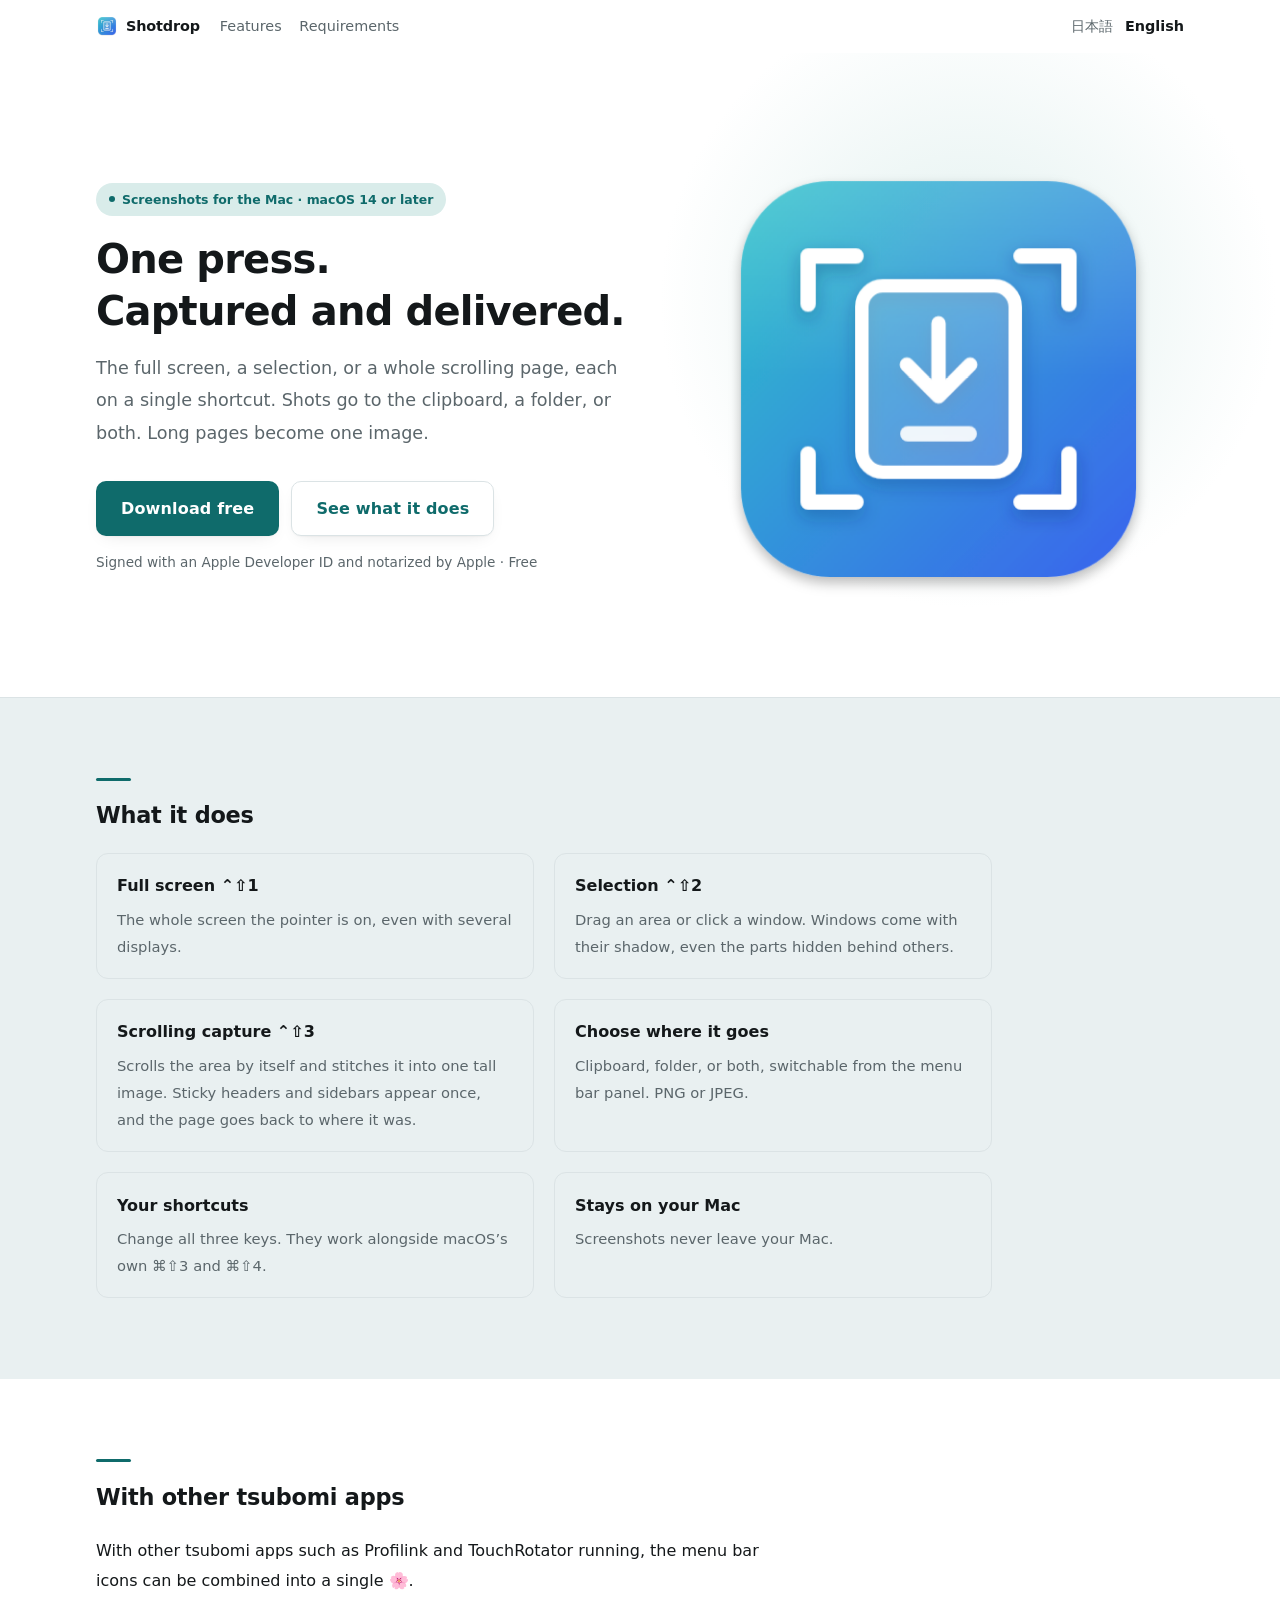
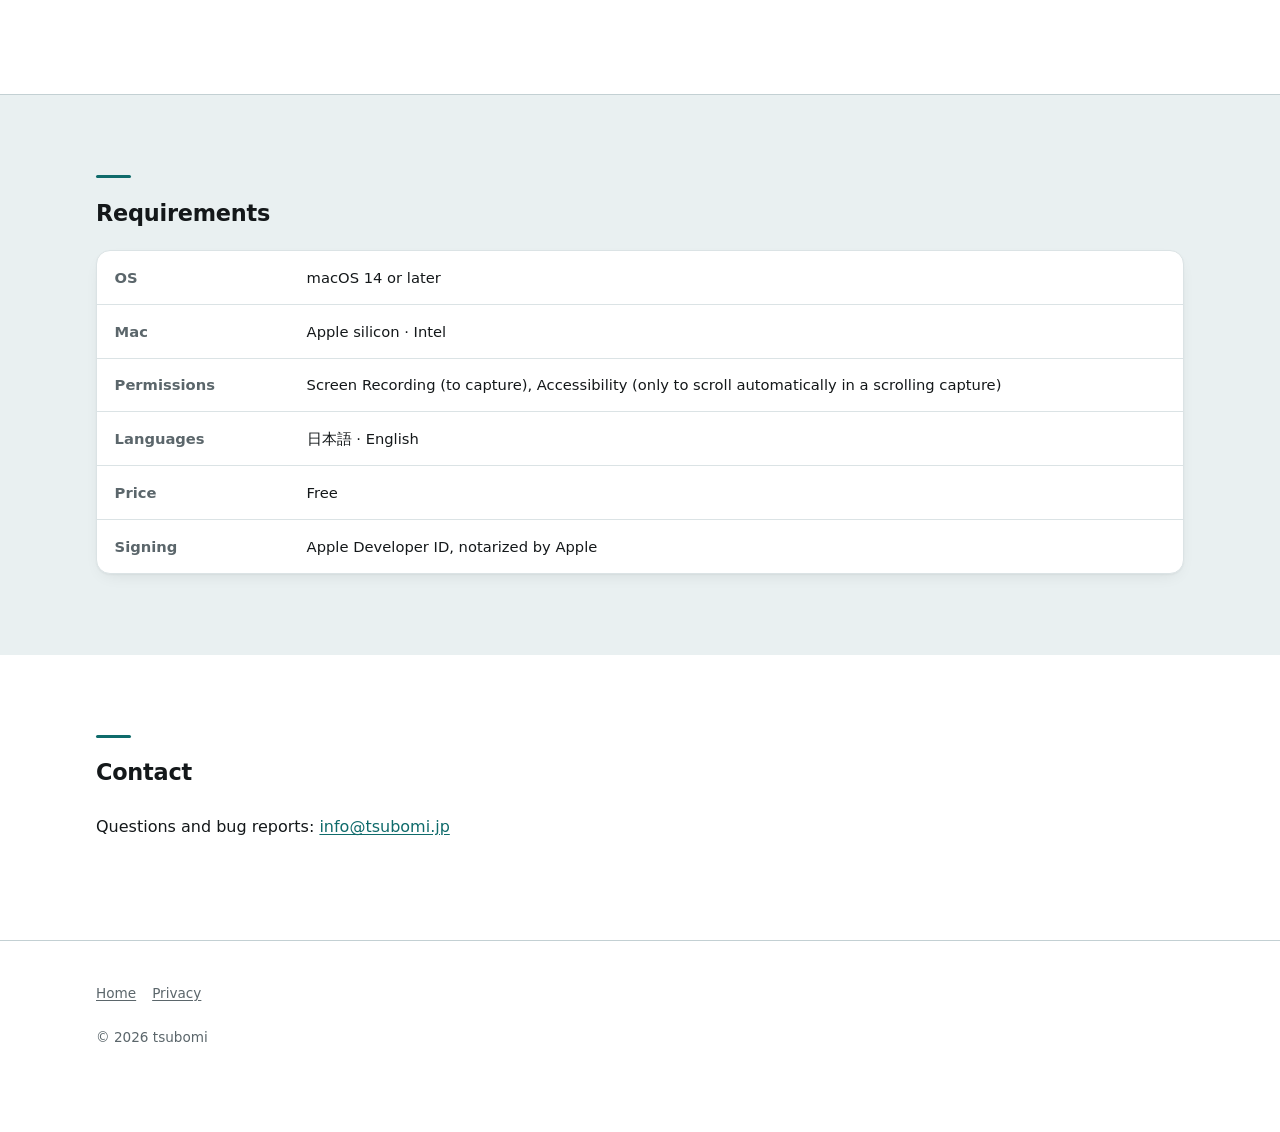
==== docs/en/index.html @ 03cbbf52 "サイトを更新する" ====
<!DOCTYPE html>
<html lang="en">
<head>
<meta charset="utf-8">
<meta name="viewport" content="width=device-width, initial-scale=1">
<title>Shotdrop &mdash; Screenshots for the Mac</title>
<meta name="description" content="The full screen, a selection, or a whole scrolling page, each on a single shortcut. Shots go to the clipboard, a folder, or both. Long pages become one image.">
<meta property="og:type" content="website">
<meta property="og:url" content="https://shotdrop.tsubomi.jp/en/">
<meta property="og:title" content="Shotdrop — Screenshots for the Mac">
<meta property="og:description" content="The full screen, a selection, or a whole scrolling page, each on a single shortcut. Shots go to the clipboard, a folder, or both. Long pages become one image.">
<meta property="og:image" content="https://shotdrop.tsubomi.jp/appicon.png">
<link rel="alternate" hreflang="ja" href="https://shotdrop.tsubomi.jp/">
<link rel="stylesheet" href="../style.css">
<link rel="icon" href="../appicon.png">
</head>
<body>
<header class="top"><div class="wrap">
  <a class="brand" href="index.html"><img src="../appicon.png" alt="" width="22" height="22">Shotdrop</a>
  <nav class="links"><a href="#features">Features</a><a href="#specs">Requirements</a></nav>
  <nav class="langs"><a href="../index.html">日本語</a><a href="../en/index.html" aria-current="true">English</a></nav>
</div></header>

<div class="hero"><div class="wrap">
  <div>
    <p class="eyebrow"><i></i>Screenshots for the Mac &middot; macOS 14 or later</p>
    <h1>One press.<br>Captured and delivered.</h1>
    <p class="tagline">The full screen, a selection, or a whole scrolling page, each on a single shortcut. Shots go to the clipboard, a folder, or both. Long pages become one image.</p>
    <div class="cta">
      <a class="button" href="https://github.com/tsubomi-devs/shotdrop-releases/releases/latest">Download free</a>
      <a class="button ghost" href="#features">See what it does</a>
    </div>
    <p class="note">Signed with an Apple Developer ID and notarized by Apple &middot; Free</p>
  </div>
  <figure class="shot-figure">
    <img class="shot" src="../appicon.png" alt="Shotdrop" width="256" height="256">
  </figure>
</div></div>

<section id="features"><div class="wrap">
  <h2>What it does</h2>
  <div class="features">
    <div class="feature reveal">
      <h3>Full screen ⌃⇧1</h3>
      <p>The whole screen the pointer is on, even with several displays.</p>
    </div>
    <div class="feature reveal">
      <h3>Selection ⌃⇧2</h3>
      <p>Drag an area or click a window. Windows come with their shadow, even the parts hidden behind others.</p>
    </div>
    <div class="feature reveal">
      <h3>Scrolling capture ⌃⇧3</h3>
      <p>Scrolls the area by itself and stitches it into one tall image. Sticky headers and sidebars appear once, and the page goes back to where it was.</p>
    </div>
    <div class="feature reveal">
      <h3>Choose where it goes</h3>
      <p>Clipboard, folder, or both, switchable from the menu bar panel. PNG or JPEG.</p>
    </div>
    <div class="feature reveal">
      <h3>Your shortcuts</h3>
      <p>Change all three keys. They work alongside macOS’s own ⌘⇧3 and ⌘⇧4.</p>
    </div>
    <div class="feature reveal">
      <h3>Stays on your Mac</h3>
      <p>Screenshots never leave your Mac.</p>
    </div>
  </div>
</div></section>

<section><div class="wrap">
  <h2>With other tsubomi apps</h2>
  <p>With other tsubomi apps such as Profilink and TouchRotator running, the menu bar icons can be combined into a single 🌸.</p>
</div></section>

<section id="specs"><div class="wrap">
  <h2>Requirements</h2>
  <div class="scroller reveal"><table>
    <tr><th>OS</th><td>macOS 14 or later</td></tr>
    <tr><th>Mac</th><td>Apple silicon &middot; Intel</td></tr>
    <tr><th>Permissions</th><td>Screen Recording (to capture), Accessibility (only to scroll automatically in a scrolling capture)</td></tr>
    <tr><th>Languages</th><td>日本語 &middot; English</td></tr>
    <tr><th>Price</th><td>Free</td></tr>
    <tr><th>Signing</th><td>Apple Developer ID, notarized by Apple</td></tr>
  </table></div>
</div></section>

<section><div class="wrap">
  <h2>Contact</h2>
  <p>Questions and bug reports: <a href="mailto:info@tsubomi.jp">info@tsubomi.jp</a></p>
</div></section>

<footer><div class="wrap">
  <nav><a href="index.html">Home</a><a href="privacy.html">Privacy</a></nav>
  <p>&copy; 2026 tsubomi</p>
</div></footer>
<script src="../motion.js" defer></script>
</body>
</html>
---- docs/style.css ----
/* One stylesheet for every page and every language. */
:root {
  --ground: #ffffff;
  /* The band behind every other section. Biased towards the accent and dark
     enough to see: at #f5f7f8 the alternating sections were indistinguishable
     from the white ones, so the page read as one unbroken sheet. */
  --panel: #e9f0f1;
  --ink: #14181a;
  --muted: #5b666b;
  --rule: #dbe3e5;
  /* For the lines that have to carry a boundary on their own — between
     sections, and around a card that sits on the same colour as its ground. */
  --rule-strong: #c3d0d3;
  --accent: #0f6b6b;
  --accent-ink: #ffffff;
  --accent-soft: #d9ecea;
  --warn: #b23f3a;
  /* The wrong half of every before-and-after. Warm against the accent, so
     the problem and the fix are two colours rather than two glyphs. */
  --warn-soft: #fbe9e7;
  --glass: rgba(255, 255, 255, .72);
  /* On a Mac this is SF for the Latin letters and Hiragino for the
     Japanese, which is what every other app on the machine looks like. */
  --sans: -apple-system, BlinkMacSystemFont, "SF Pro Text", "Hiragino Sans",
          "Hiragino Kaku Gothic ProN", "Yu Gothic", "Noto Sans JP",
          "PingFang SC", "Microsoft YaHei", system-ui, sans-serif;
  --mono: ui-monospace, "SF Mono", Menlo, monospace;
  /* Two shadows on everything that lifts: a tight one for the edge, a wide
     soft one for the distance. One alone always looks like a sticker. */
  --shadow: 0 1px 2px rgba(16, 24, 26, .05), 0 14px 34px -10px rgba(16, 24, 26, .18);
  --shadow-soft: 0 1px 2px rgba(16, 24, 26, .04), 0 6px 18px -8px rgba(16, 24, 26, .12);
  /* Two widths: the page, and the longest a line of text is allowed to be.
     A wide screen should show more of the layout, not longer lines. */
  --page: 72rem;
  --measure: 44rem;
  --header: 3.6rem;
  /* Light only: the drawings, the screenshots and the palette were all
     built for one scheme, and half-lit versions of them looked worse than
     none. Declared so the browser's own controls follow. */
  color-scheme: light;
}

* { box-sizing: border-box; }
/* `display: inline-block` on .button otherwise wins over the browser's own
   [hidden] rule, and a button meant to be hidden shows anyway. */
[hidden] { display: none !important; }
html { scroll-behavior: smooth; }
body {
  margin: 0;
  background: var(--ground);
  color: var(--ink);
  font-family: var(--sans);
  font-size: 16px;
  line-height: 1.85;
  -webkit-font-smoothing: antialiased;
}
::selection { background: var(--accent-soft); color: var(--ink); }
:focus-visible {
  outline: 2px solid var(--accent);
  outline-offset: 3px;
  border-radius: 4px;
}
.wrap { max-width: var(--page); margin: 0 auto; padding: 0 2rem; }
@media (max-width: 40rem) { .wrap { padding: 0 1.25rem; } }

/* Paragraphs and lists stay readable however wide the window is; the
   figures, cards and tables are free to use the whole page. */
section > .wrap > p,
section > .wrap > ul,
section > .wrap > ol { max-width: var(--measure); }
/* The legal pages are one column of text; centred, they sit under the
   header rather than off to one side of a wide window. */
article { max-width: var(--measure); margin: 0 auto; }

/* Header — sticky and translucent, the way a toolbar behaves on this
   machine. The hairline and shadow only appear once the page has moved,
   so at rest the bar is not a line across an empty screen. */
.top {
  position: sticky; top: 0; z-index: 10;
  padding: .8rem 0;
  font-size: .9rem;
  background: var(--glass);
  -webkit-backdrop-filter: saturate(180%) blur(20px);
  backdrop-filter: saturate(180%) blur(20px);
  border-bottom: 1px solid transparent;
  transition: border-color .2s ease, box-shadow .2s ease;
}
.top.scrolled { border-bottom-color: var(--rule); box-shadow: 0 1px 12px rgba(16, 24, 26, .06); }
@supports not (backdrop-filter: blur(1px)) { .top { background: var(--ground); } }
.top .wrap { display: flex; align-items: center; gap: 1.25rem; flex-wrap: wrap; }
.brand {
  display: flex; align-items: center; gap: .5rem;
  font-weight: 700; text-decoration: none; color: var(--ink); letter-spacing: -.01em;
}
.brand img { width: 22px; height: 22px; border-radius: 5px; display: block; }
.links { display: flex; gap: 1.1rem; }
.links a {
  color: var(--muted); text-decoration: none;
  transition: color .15s ease;
}
.links a:hover { color: var(--ink); }
@media (max-width: 46rem) { .links { display: none; } }
.langs { margin-left: auto; display: flex; gap: .75rem; }
.langs a { color: var(--muted); text-decoration: none; transition: color .15s ease; }
.langs a:hover { color: var(--ink); }
.langs a[aria-current="true"] { color: var(--ink); font-weight: 700; }

/* Anchors land below the sticky bar rather than under it. */
section[id] { scroll-margin-top: calc(var(--header) + 1rem); }

/* Hero — two columns once there is room for them, so a desktop window is
   not one narrow ribbon of text down the middle. The wash behind it is one
   soft circle of the accent, the only decoration on the page. */
.hero {
  position: relative; overflow: hidden;
  padding: 4rem 0 3.5rem; border-bottom: 1px solid var(--rule);
}
.hero::before {
  content: ""; position: absolute; z-index: -1;
  top: -30%; right: -10%; width: 55rem; height: 55rem;
  background: radial-gradient(closest-side, var(--accent-soft), transparent 70%);
  opacity: .8; pointer-events: none;
}
.hero .wrap { display: grid; gap: 2.5rem; align-items: center; }
@media (min-width: 60rem) {
  .hero { padding: 5rem 0 4.5rem; }
  .hero .wrap { grid-template-columns: minmax(0, 1.1fr) minmax(0, 1fr); gap: 3.5rem; }
}
.eyebrow {
  display: inline-flex; align-items: center; gap: .45rem;
  margin: 0 0 1.1rem; padding: .3rem .8rem;
  background: var(--accent-soft); color: var(--accent);
  border-radius: 999px; font-size: .78rem; font-weight: 600;
}
.eyebrow i {
  width: 6px; height: 6px; border-radius: 50%; background: currentColor;
  animation: blink 2.4s ease-in-out infinite;
}
h1 {
  font-size: 2.25rem; line-height: 1.3; margin: 0 0 .9rem;
  font-weight: 700; letter-spacing: -.02em;
  text-wrap: balance;
  /* Japanese and Chinese break between any two characters. Left alone, a
     heading splits a word in half at exactly the wrong width. */
  line-break: strict; overflow-wrap: normal;
}
@media (min-width: 60rem) { h1 { font-size: 2.5rem; } }
.tagline { font-size: 1.1rem; color: var(--muted); margin: 0 0 2rem; max-width: 34rem; }
.cta { display: flex; gap: .75rem; flex-wrap: wrap; align-items: center; }
.button {
  display: inline-block; padding: .72rem 1.5rem; border-radius: 10px;
  background: var(--accent); color: var(--accent-ink);
  text-decoration: none; font-weight: 600; letter-spacing: .01em;
  border: 1px solid transparent; box-shadow: var(--shadow-soft);
  transition: transform .12s ease, box-shadow .12s ease, border-color .12s ease;
}
.button:hover { transform: translateY(-1px); box-shadow: var(--shadow); }
.button:active { transform: translateY(0); box-shadow: none; }
.button.ghost {
  background: var(--ground); color: var(--accent);
  border-color: var(--rule); box-shadow: var(--shadow-soft);
}
.button.ghost:hover { border-color: var(--accent); }
.note { color: var(--muted); font-size: .85rem; margin: .9rem 0 0; max-width: var(--measure); }

/* The screenshots are framed as windows — three lights and a title bar — so
   a picture of one pane reads as the app rather than as a cropped rectangle.
   Held to 460px: the captures are 590px wide and no more, and shown any
   larger a Retina screen stretches them and they go soft. */
.macwin {
  max-width: 460px; border-radius: 12px; overflow: hidden;
  background: var(--ground); border: 1px solid var(--rule);
  box-shadow: var(--shadow);
  transition: transform .3s ease, box-shadow .3s ease;
}
.macwin:hover { transform: translateY(-2px); }
.macwin-bar {
  display: flex; align-items: center; gap: 6px;
  padding: .5rem .7rem; border-bottom: 1px solid var(--rule);
  background: linear-gradient(180deg, var(--panel), var(--ground));
}
.macwin-bar i { width: 11px; height: 11px; border-radius: 50%; }
.macwin-bar i:nth-child(1) { background: #ff5f57; }
.macwin-bar i:nth-child(2) { background: #febc2e; }
.macwin-bar i:nth-child(3) { background: #28c840; }
.macwin-bar span { margin-left: .4rem; font-size: .72rem; font-weight: 600; color: var(--muted); }
img.shot { display: block; width: 100%; height: auto; margin: 0; }
/* アプリの画面写真は、撮った大きさ（pt）より大きく引き伸ばさない。写真は 3 倍の細かさで
   撮っているので、この上限までなら Retina の画面でもくっきり見える。 */
img.shot.menu-panel { max-width: 380px; border-radius: 26px; box-shadow: 0 18px 50px rgba(0,0,0,.18), 0 0 0 1px rgba(0,0,0,.06); }
.macwin.app { max-width: 440px; margin: 0 auto; }
.shot-figure { margin: 0; display: grid; justify-items: center; }
.shot-figure figcaption { max-width: 460px; margin-top: .9rem; font-size: .8rem; color: var(--muted); }
@media (max-width: 60rem) { .shot-figure { margin-top: 1rem; } }

/* Sections. Every other one sits on a band of colour, so where one topic
   ends and the next begins is visible from across the room rather than
   only on the hairline between them. */
section { padding: 3.5rem 0; border-bottom: 1px solid var(--rule-strong); }
@media (min-width: 60rem) { section { padding: 5rem 0; } }
/* Odd rather than even: the first section is the long one, and its four
   features need a band behind them for the cards to sit on. */
body > section:nth-of-type(odd) { background: var(--panel); border-bottom-color: transparent; }
/* A short accent rule over each heading — the mark that says a new section
   starts here. */
h2 {
  position: relative; padding-top: 1.1rem;
  font-size: 1.4rem; margin: 0 0 1rem; letter-spacing: -.01em; text-wrap: balance;
}
h2::before {
  content: ""; position: absolute; top: 0; left: 0;
  width: 2.2rem; height: 3px; border-radius: 2px; background: var(--accent);
}
/* The one line under a section heading. Short by design: everything else
   belongs to the feature it describes. */
.lede { margin: 0 0 2.5rem; color: var(--muted); font-size: 1rem; }
h3 { font-size: 1rem; margin: 2rem 0 .3rem; }
p { margin: 1.15rem 0; }
ul, ol { padding-left: 1.3rem; margin: .8rem 0; }
li { margin: .35rem 0; }
a { color: var(--accent); text-underline-offset: 2px; }
code { font-family: var(--mono); font-size: .88em; background: var(--panel); padding: .1em .35em; border-radius: 4px; }

.features { display: grid; gap: 1.25rem; grid-template-columns: repeat(auto-fit, minmax(15rem, 1fr)); }
/* Two by two rather than three and a gap. */
@media (min-width: 56rem) { .features { grid-template-columns: 1fr 1fr; max-width: 56rem; } }
/* Tinted, because this section sits on the white band: a white card on a
   white ground is a rectangle of hairline and nothing else. */
.feature {
  background: var(--panel); border: 1px solid var(--rule); border-radius: 12px;
  padding: 1.1rem 1.25rem;
  transition: transform .2s ease, box-shadow .2s ease, border-color .2s ease;
}
.feature:hover { transform: translateY(-2px); box-shadow: var(--shadow); border-color: var(--accent); }
.feature h3 { margin: 0 0 .3rem; }
.feature p { margin: 0; font-size: .92rem; color: var(--muted); }

/* A feature and the picture of it, side by side; every other one flipped so
   the page alternates instead of marching down one edge. */
/* Each one is a card. A rule and a stretch of white between them was not
   enough — four features read as one continuous column of text, with no
   sign of where one ended and the next began. An edge all the way round
   says it plainly. */
.showcase {
  display: grid; gap: 1.75rem; align-items: start;
  background: var(--ground); border: 1px solid var(--rule);
  border-radius: 16px; padding: 1.6rem; box-shadow: var(--shadow-soft);
}
@media (min-width: 56rem) { .showcase { padding: 2.25rem; } }
.showcase + .showcase { margin-top: 1.5rem; }
.showcase-text { max-width: var(--measure); }
.showcase-text h3 {
  display: flex; align-items: baseline; gap: .6rem;
  font-size: 1.2rem; margin: 0 0 .4rem; letter-spacing: -.01em;
}
.showcase-text .num {
  flex: none; width: 1.6rem; height: 1.6rem; border-radius: 50%;
  background: var(--accent); color: var(--accent-ink);
  font-size: .8rem; font-weight: 700; line-height: 1.6rem; text-align: center;
  align-self: flex-start; transform: translateY(.15rem);
}
.showcase-text p { margin: 1rem 0 0; color: var(--muted); font-size: .95rem; }
.showcase-text .step {
  margin-top: 1.4rem; padding-left: .9rem; border-left: 2px solid var(--accent-soft);
  font-size: .85rem; color: var(--muted);
}
.showcase-text .step b { color: var(--ink); }
@media (min-width: 56rem) {
  .showcase { grid-template-columns: minmax(0, 1fr) minmax(0, 1fr); gap: 3rem; }
  .showcase.flip .showcase-text { order: 2; }
}

/* Figures. These are drawings, not screenshots: they explain what happens,
   and they are built from the page's own colours so they follow the theme. */
.fig { margin: 0; }
.fig figcaption { margin-top: .8rem; font-size: .82rem; color: var(--muted); line-height: 1.7; }
.stage {
  background: var(--panel); border: 1px solid var(--rule); border-radius: 14px;
  padding: 1.15rem;
}

/* Touch offset: the same panel with the correction off and on. */
.compare { display: grid; grid-template-columns: 1fr 1fr; gap: 1rem; }
.case { text-align: center; }
.case .stand { display: block; width: 22%; height: 9px; margin: 0 auto; background: #cfd8da; }
.case .stand::after {
  content: ""; display: block; width: 300%; height: 6px; margin: 0 -100%;
  border-radius: 3px; background: #cfd8da;
}
.case b { display: block; margin-top: .8rem; font-size: .82rem; }
.case.bad b { color: var(--warn); }
.case.good b { color: var(--accent); }
/* Drawn as the monitor it is: a dark bezel, and a neck and foot below. */
.panel {
  position: relative; aspect-ratio: 3 / 4; border-radius: 10px;
  border: 7px solid #2f3a3e; background: var(--ground);
  background-image: linear-gradient(var(--rule) 1px, transparent 1px),
                    linear-gradient(90deg, var(--rule) 1px, transparent 1px);
  background-size: 25% 25%;
}
.touch {
  position: absolute; left: 30%; top: 30%;
  width: 1.5rem; height: 1.5rem; margin: -.75rem 0 0 -.75rem;
  border-radius: 50%; border: 2px solid var(--accent); background: var(--accent-soft);
}
.touch::after {
  content: ""; position: absolute; inset: -.45rem;
  border-radius: 50%; border: 1px dashed var(--accent); opacity: .45;
}
/* The finger is still on the glass, so the touch keeps ringing. */
.touch::before {
  content: ""; position: absolute; inset: -2px;
  border-radius: 50%; border: 2px solid var(--accent);
  animation: ripple 2.4s cubic-bezier(.2, .6, .3, 1) infinite;
}
/* The macOS arrow, drawn rather than fetched. */
.pointer {
  position: absolute; width: 14px; height: 21px; background: var(--ink);
  clip-path: polygon(0% 0%, 0% 89%, 33% 67%, 58% 100%, 75% 94%, 50% 61%, 92% 61%);
}
.case.bad .pointer { left: 30%; top: 68%; }
.case.good .pointer { left: calc(30% + 1px); top: calc(30% + 1px); }
.offset {
  position: absolute; left: 30%; top: 34%; height: 34%;
  border-left: 2px dashed var(--warn);
}
.offset span {
  position: absolute; left: .5rem; top: 50%; transform: translateY(-50%);
  font-size: .7rem; color: var(--warn); white-space: nowrap;
}

/* What a touch does. Two columns so the gesture and its result read as a
   pair rather than a sentence. */
.gestures div {
  display: flex; gap: 1rem; align-items: baseline;
  padding: .6rem .7rem; border-radius: 6px; font-size: .9rem;
}
/* Banded rather than ruled. Six hairlines in a row read as a form to fill
   in; the bands read as a list of pairs, which is what this is. */
.gestures div:nth-child(odd) { background: var(--ground); }
.gestures b { flex: none; width: 10rem; overflow-wrap: anywhere; }
.gestures span { color: var(--muted); }
/* On a phone the two columns do not fit, so the result moves to its own
   line. Both halves have to be blocks and the result needs its arrow:
   left inline they ran together and read as one word — 「タップクリック」. */
@media (max-width: 32rem) {
  .gestures div { display: block; }
  .gestures b { display: block; width: auto; }
  .gestures span { display: block; }
  .gestures span::before { content: "→ "; color: var(--accent); font-weight: 700; }
}

/* The menu bar popup. Same rows the app puts there. */
.mock { padding: 1rem; }
.mock-bar {
  display: flex; align-items: center; gap: .5rem;
  padding: .2rem .6rem; border-radius: 7px;
  background: var(--ground); border: 1px solid var(--rule);
  font-size: .7rem; color: var(--muted);
}
.mock-bar .spacer { margin-left: auto; }
.mock-bar .glyph { width: 15px; height: 15px; display: block; }
.pop {
  width: min(17rem, 100%); margin: .5rem 0 0 auto; padding: .6rem;
  background: var(--ground); border: 1px solid var(--rule); border-radius: 14px;
  box-shadow: var(--shadow);
  font-size: .72rem; line-height: 1.5;
  transform-origin: top right;
}
.pop-head { display: flex; align-items: center; gap: .55rem; }
.pop-icon { width: 32px; height: 32px; flex: none; display: block; }
.pop-head b { display: block; font-size: .8rem; }
.pop-head small { color: var(--muted); font-size: .68rem; }
.pop-head .live { color: #2e9e5b; }
.sw {
  margin-left: auto; flex: none; position: relative;
  width: 30px; height: 18px; border-radius: 9px; background: var(--accent);
}
.sw::after {
  content: ""; position: absolute; top: 2px; right: 2px;
  width: 14px; height: 14px; border-radius: 50%; background: #fff;
}
.pop-card {
  margin-top: .5rem; padding: .5rem .6rem;
  background: var(--panel); border: 1px solid var(--rule); border-radius: 10px;
}
.pop-row { display: flex; align-items: center; gap: .5rem; margin: .2rem 0; }
.pop-row .dim { color: var(--muted); }
.pop-row .push { margin-left: auto; }
.bar { flex: 1; height: 4px; border-radius: 2px; background: var(--rule); position: relative; }
.bar i { position: absolute; left: 0; top: 0; bottom: 0; border-radius: 2px; background: var(--accent); }
.seg { display: flex; margin-top: .45rem; border: 1px solid var(--rule); border-radius: 6px; overflow: hidden; }
.seg span { flex: 1; text-align: center; padding: .1rem 0; font-size: .68rem; color: var(--muted); }
.seg span.on { background: var(--accent); color: var(--accent-ink); font-weight: 700; }
.pop-btn {
  margin-top: .5rem; padding: .35rem; border-radius: 8px; text-align: center;
  background: var(--accent); color: var(--accent-ink); font-weight: 700;
}
.pop-link { margin-top: .35rem; text-align: center; color: var(--accent); }
.pop-label { color: var(--muted); font-size: .68rem; }

/* Window layout. The first drawing of this was two abstract rectangles and
   nobody could tell what they were looking at. It is a proper illustration
   now — an external monitor on its stand and a laptop on its base, drawn in
   docs/desk-*.svg — with the labels kept out here so every language can
   write its own. */
.desks { display: grid; gap: .9rem; }
.desk-label { margin: 0 0 .55rem; font-size: .78rem; color: var(--muted); }
.desk-label b { color: var(--ink); font-weight: 700; margin-right: .45rem; }
.desk.after .desk-label b { color: var(--accent); }
.desk img { display: block; width: 100%; height: auto; }
.desk-legend {
  display: grid; grid-template-columns: 45% 55%;
  margin: .35rem 0 0; font-size: .72rem; color: var(--muted); text-align: center;
}
.desk-arrow { margin: 0; text-align: center; font-size: .75rem; color: var(--muted); }
.desk-arrow em { font-style: normal; color: var(--accent); font-weight: 700; }

/* Price — the number, then what it buys, in a card that looks like the
   thing you are about to press. */
.price {
  background: var(--accent-soft); border-radius: 16px; padding: 1.5rem;
  display: grid; gap: 1.5rem; align-items: center;
}
@media (min-width: 48rem) { .price { grid-template-columns: auto minmax(0, 1fr); padding: 2rem 2.25rem; } }
.price p { margin: .4rem 0; }
.price .amount { font-size: 2.4rem; font-weight: 700; margin: 0; white-space: nowrap; letter-spacing: -.02em; }
.price .amount small { display: block; font-size: .85rem; font-weight: 600; color: var(--muted); letter-spacing: 0; }
.price-list { list-style: none; margin: 0; padding: 0; display: grid; gap: .55rem; }
/* The tick hangs in the margin rather than being a flex item. As a flex
   row every run of text in the line became an item of its own, so the
   sentence was chopped into columns and, on a phone, wrapped mid-phrase. */
.price-list li {
  position: relative; margin: 0; padding-left: 1.5rem; font-size: .92rem;
}
.price-list li::before {
  content: "✓"; position: absolute; left: 0; top: 0;
  color: var(--accent); font-weight: 700;
}

/* Specs, in a card rather than a bare table. */
.scroller {
  overflow-x: auto;
  background: var(--ground); border: 1px solid var(--rule); border-radius: 14px;
  box-shadow: var(--shadow-soft);
}
table { border-collapse: collapse; width: 100%; font-size: .92rem; }
th, td { text-align: left; padding: .8rem 1.1rem; border-bottom: 1px solid var(--rule); vertical-align: top; }
tr:last-child th, tr:last-child td { border-bottom: 0; }
th { color: var(--muted); font-weight: 700; width: 12rem; white-space: nowrap; }
/* On a phone there is no room for two columns: a 12rem label column left
   the wide rows breaking one character at a time (「販売業/者」). The label
   goes above its value instead, and the row keeps the rule under it. */
@media (max-width: 34rem) {
  table, tbody, tr, th, td { display: block; width: auto; }
  tr { border-bottom: 1px solid var(--rule); }
  tr:last-child { border-bottom: 0; }
  th, td { border-bottom: 0; white-space: normal; }
  th { padding: .8rem 1.1rem 0; }
  td { padding: .1rem 1.1rem .8rem; }
}
article .scroller { border: 0; box-shadow: none; background: none; }

footer { padding: 2.5rem 0 4rem; color: var(--muted); font-size: .85rem; }
footer nav { display: flex; gap: 1rem; flex-wrap: wrap; margin-bottom: 1rem; }
footer a { color: var(--muted); transition: color .15s ease; }
footer a:hover { color: var(--ink); }

article h2:first-of-type { margin-top: 0; }
article section { border: 0; padding: 1.5rem 0 0; }

/* ---- Motion -------------------------------------------------------------
   Everything here is decoration: the page is complete and readable with all
   of it switched off, which is what happens when the visitor asks for less
   movement, and when the script does not run (the .js class is set by it). */
@keyframes rise { from { opacity: 0; transform: translateY(14px); } to { opacity: 1; transform: none; } }
@keyframes ripple { 0% { transform: scale(1); opacity: .5; } 70%, 100% { transform: scale(2.1); opacity: 0; } }
@keyframes blink { 0%, 100% { opacity: 1; } 50% { opacity: .35; } }
@keyframes popin { from { opacity: 0; transform: scale(.94) translateY(-6px); } to { opacity: 1; transform: none; } }
@keyframes knob { from { transform: translateX(-12px); } to { transform: none; } }
@keyframes settle { from { opacity: 0; transform: translateY(10px) scale(.96); } to { opacity: 1; transform: none; } }

/* The hero is on screen at load, so it plays straight away, one line after
   the next rather than all at once. */
.js .hero .wrap > * > *,
.js .hero .wrap > figure { animation: rise .7s cubic-bezier(.2, .7, .3, 1) both; }
.js .hero .eyebrow { animation-delay: .02s; }
.js .hero h1 { animation-delay: .08s; }
.js .hero .tagline { animation-delay: .16s; }
.js .hero .cta { animation-delay: .24s; }
.js .hero .note { animation-delay: .32s; }
.js .hero .shot-figure { animation-delay: .3s; }

/* Everything below waits until it is nearly in view. */
.js .reveal { opacity: 0; transform: translateY(16px); transition: opacity .7s cubic-bezier(.2, .7, .3, 1), transform .7s cubic-bezier(.2, .7, .3, 1); }
.js .reveal.in { opacity: 1; transform: none; }
.js .reveal:nth-child(2) { transition-delay: .06s; }
.js .reveal:nth-child(3) { transition-delay: .12s; }
.js .reveal:nth-child(4) { transition-delay: .18s; }

/* The popup arrives the way a popover does, and its switch lands a moment
   after the panel it sits in. */
.js .reveal.in .pop { animation: popin .5s cubic-bezier(.2, .8, .25, 1) both; }
.js .reveal.in .sw::after { animation: knob .45s .35s cubic-bezier(.2, .8, .25, 1) both; }
/* The restored desk arrives a moment after the one above it, so the two
   read as before and after rather than as one picture. */
.js .reveal.in .desk.after { animation: settle .6s .25s cubic-bezier(.2, .8, .25, 1) both; }

@media (prefers-reduced-motion: reduce) {
  html { scroll-behavior: auto; }
  *, *::before, *::after {
    animation-duration: .001ms !important;
    animation-iteration-count: 1 !important;
    transition-duration: .001ms !important;
    /* The delays have to go too. Zeroing only the duration leaves the
       staggered pieces holding their opening frame — which `both` fills
       backwards, so they sit invisible — and then popping into place when
       the delay runs out. That pop is the movement the visitor asked not
       to see. */
    animation-delay: .001ms !important;
    transition-delay: .001ms !important;
  }
  .js .reveal { opacity: 1; transform: none; }
}

/* Before and after, in two lines, so a visitor who reads nothing else still
   knows what each feature changes. */
/* Two filled rows rather than two lines of text with a mark in front. The
   colour is the message: the warm one is what the machine does on its own,
   the accent one is what changes. A reader who scans and never stops still
   gets the whole page from these. */
.ba { display: grid; gap: .4rem; margin: 1.1rem 0 0; }
.ba div {
  display: flex; gap: .55rem; align-items: baseline;
  padding: .5rem .8rem; border-radius: 8px;
  font-size: .88rem; line-height: 1.6;
}
.ba div::before { flex: none; font-weight: 700; }
.ba .before { background: var(--warn-soft); color: var(--ink); }
.ba .before::before { content: "✗"; color: var(--warn); }
.ba .after { background: var(--accent-soft); color: var(--ink); }
.ba .after::before { content: "✓"; color: var(--accent); }
.ba b { font-weight: 700; margin-right: .35rem; }
.ba .before b { color: var(--warn); }
.ba .after b { color: var(--accent); }
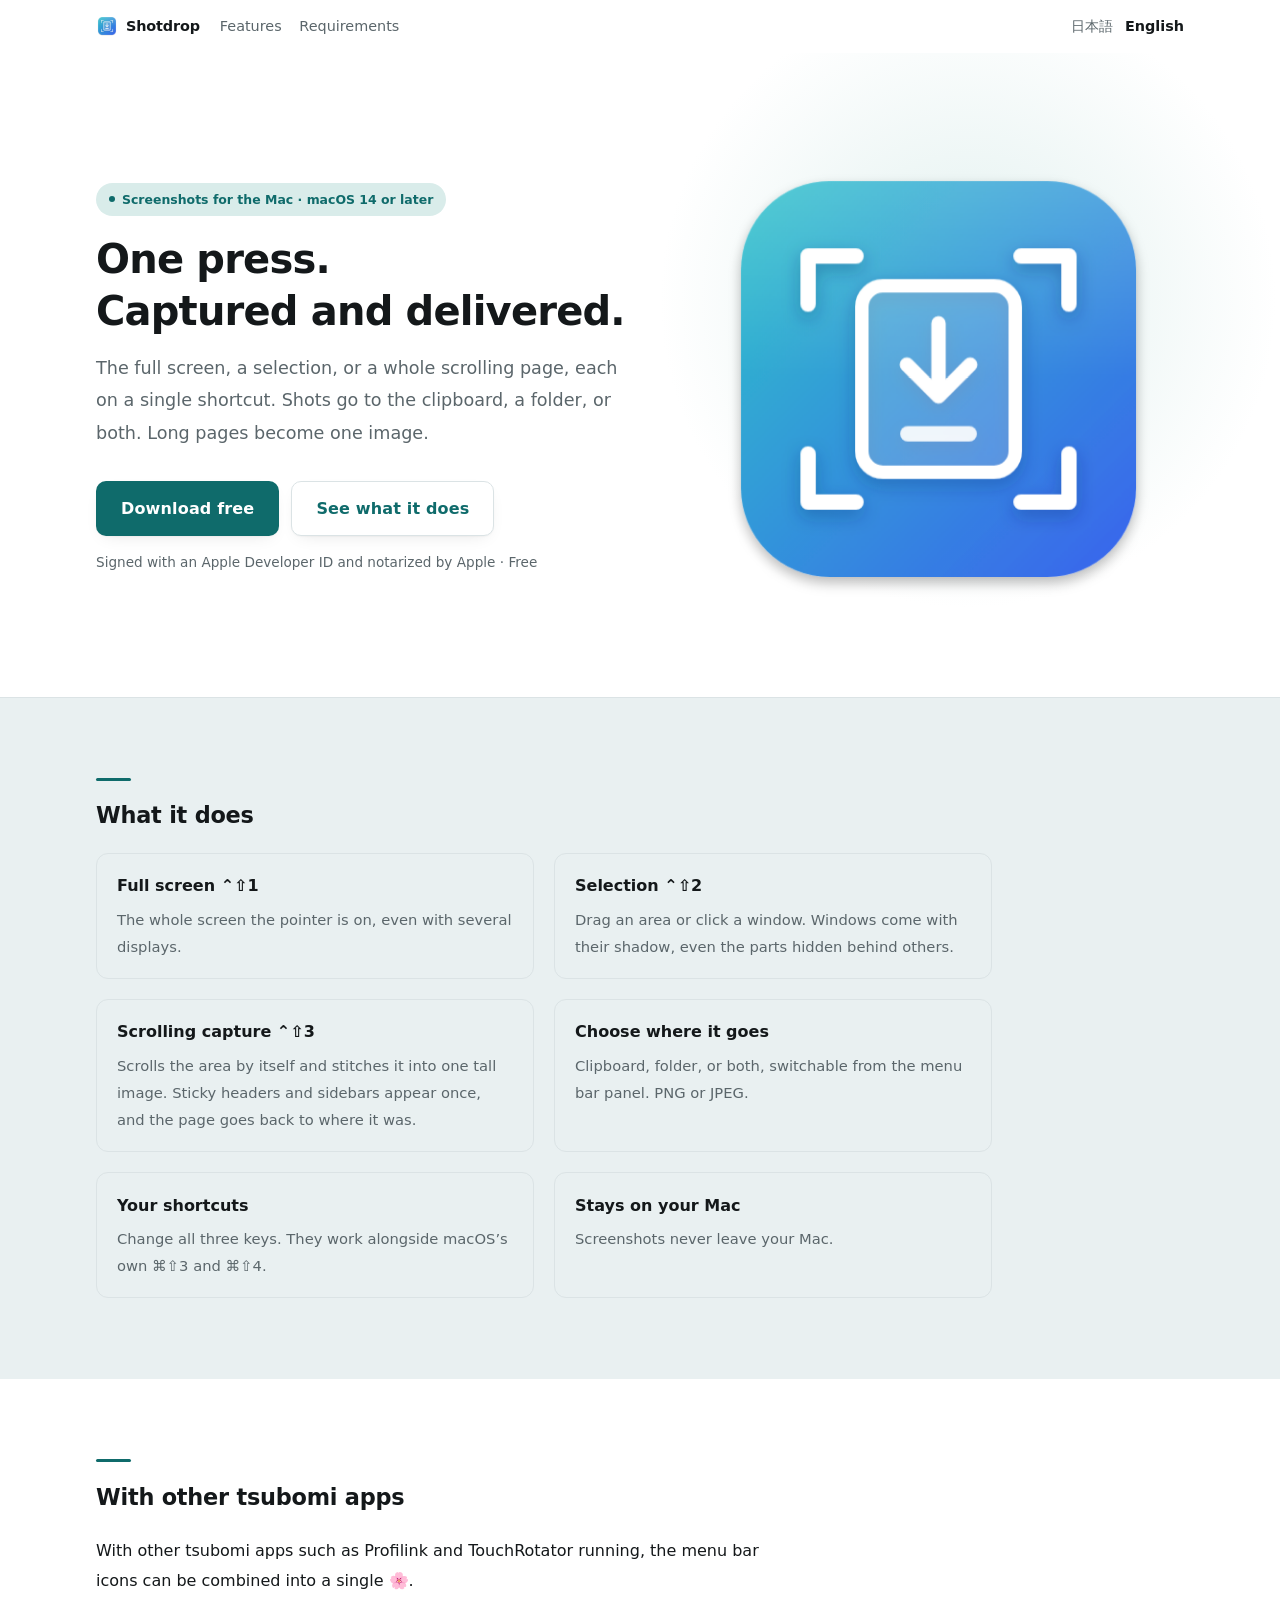
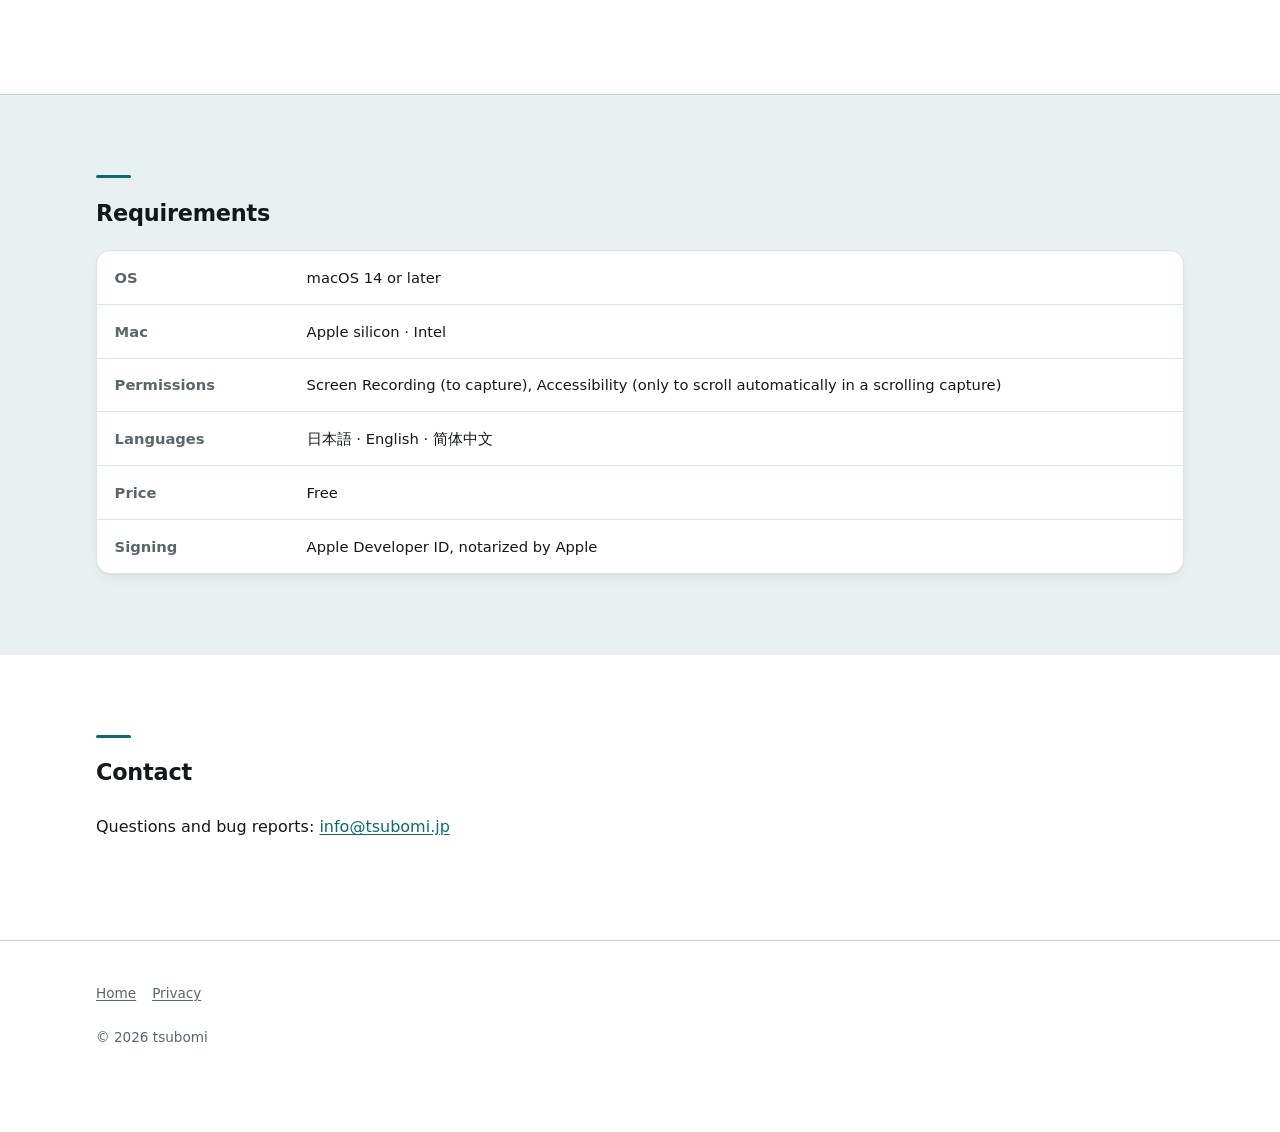
==== commit 948372cc: "サイトを更新する" ====
--- a/docs/en/index.html
+++ b/docs/en/index.html
@@ -78,7 +78,7 @@
     <tr><th>OS</th><td>macOS 14 or later</td></tr>
     <tr><th>Mac</th><td>Apple silicon &middot; Intel</td></tr>
     <tr><th>Permissions</th><td>Screen Recording (to capture), Accessibility (only to scroll automatically in a scrolling capture)</td></tr>
-    <tr><th>Languages</th><td>日本語 &middot; English</td></tr>
+    <tr><th>Languages</th><td>日本語 &middot; English &middot; 简体中文</td></tr>
     <tr><th>Price</th><td>Free</td></tr>
     <tr><th>Signing</th><td>Apple Developer ID, notarized by Apple</td></tr>
   </table></div>
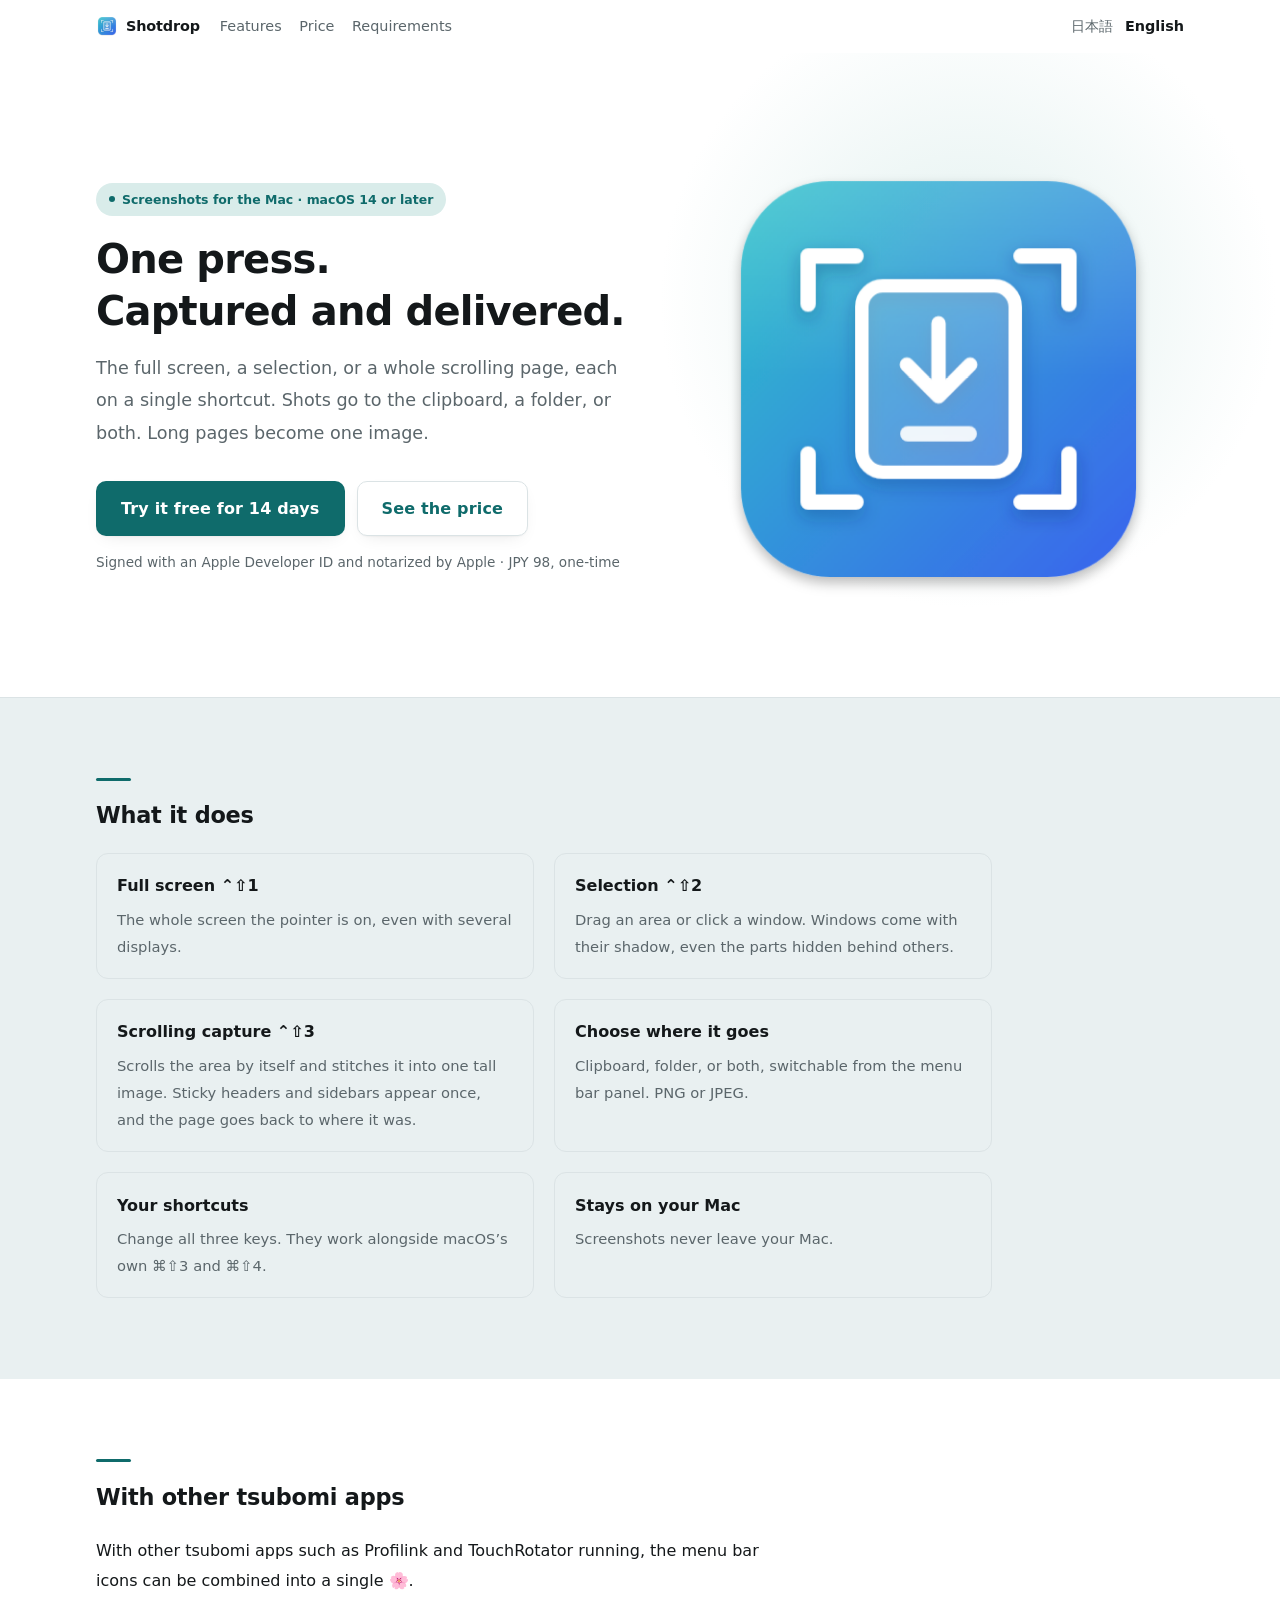
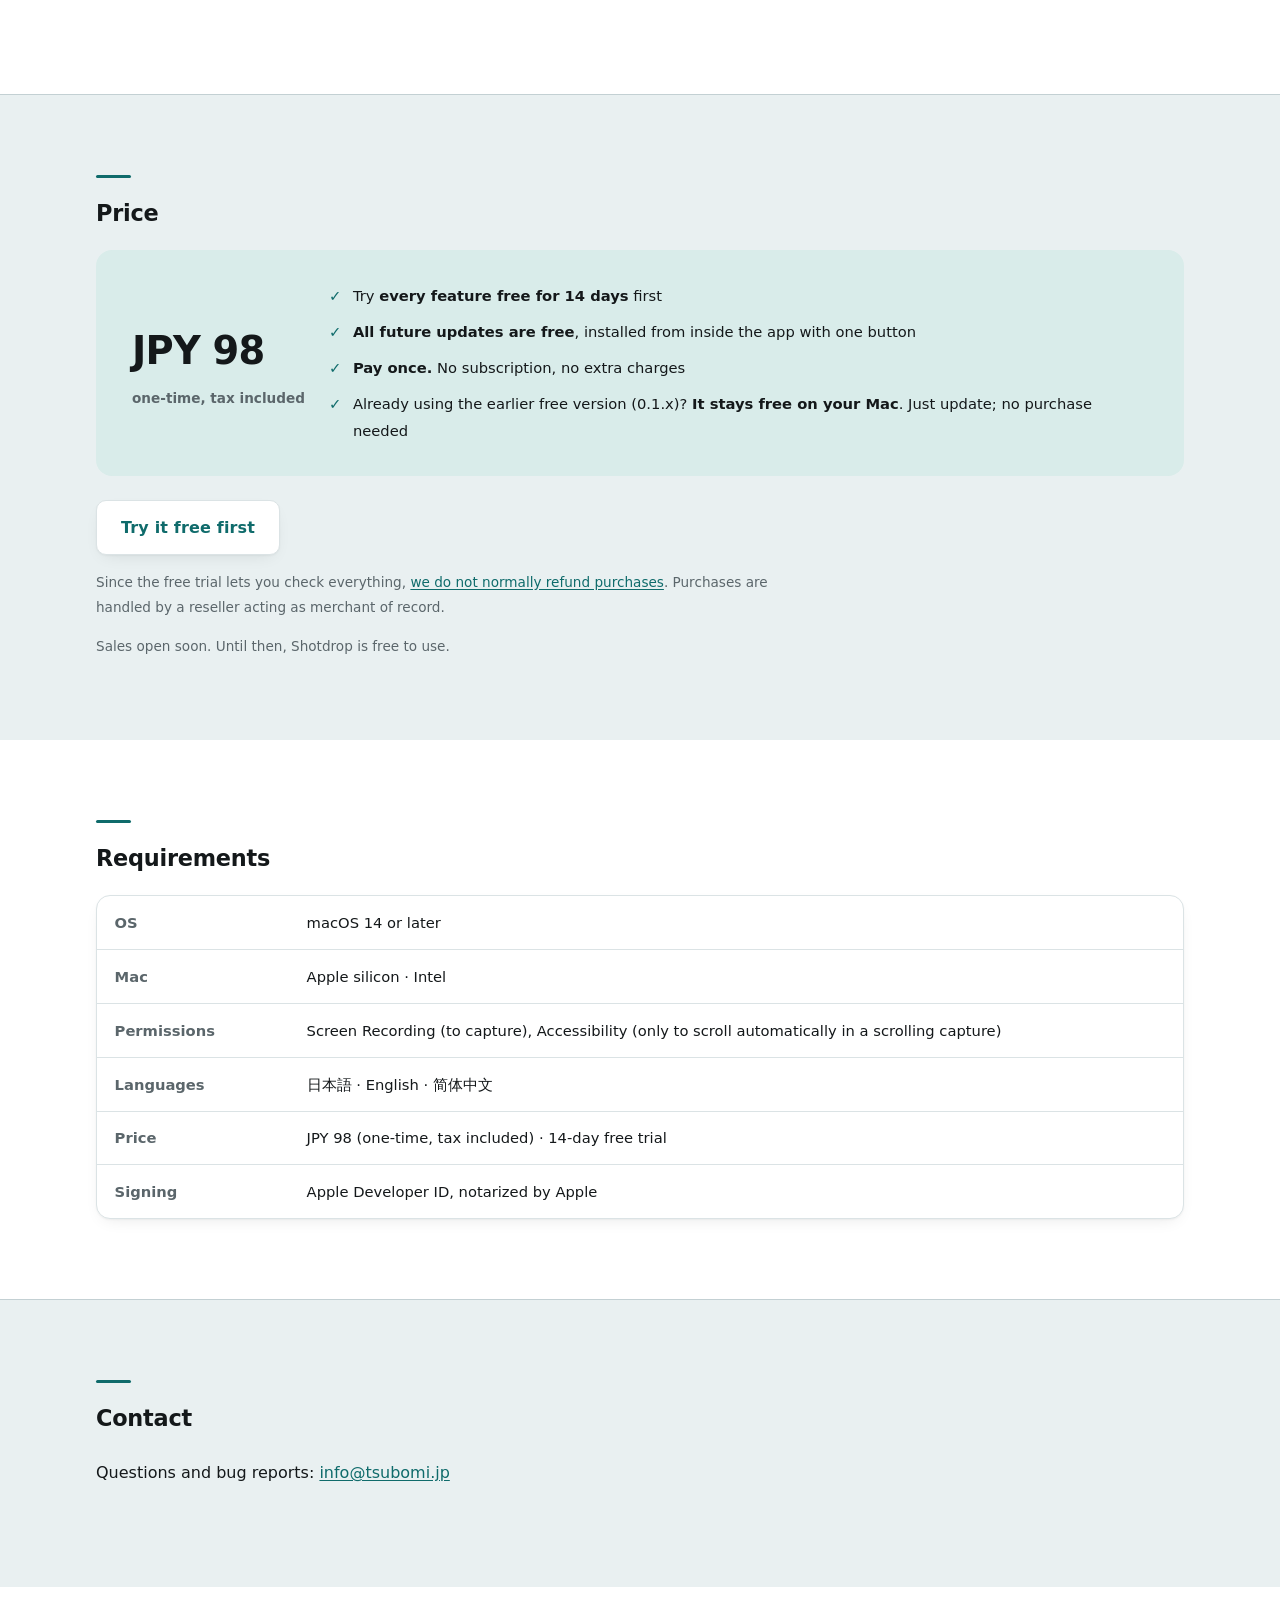
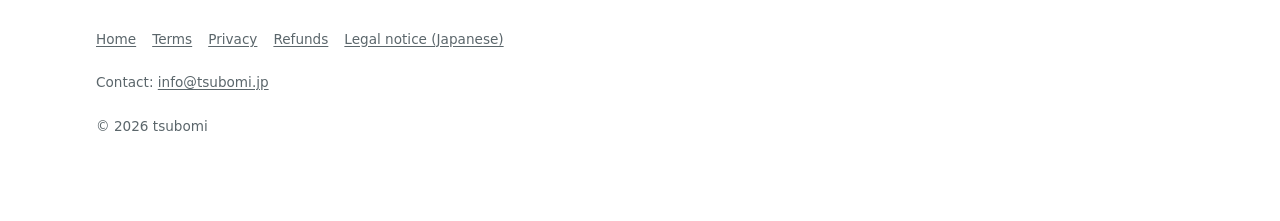
==== commit fc5babf8: "サイトを更新する" ====
--- a/docs/en/index.html
+++ b/docs/en/index.html
@@ -17,7 +17,7 @@
 <body>
 <header class="top"><div class="wrap">
   <a class="brand" href="index.html"><img src="../appicon.png" alt="" width="22" height="22">Shotdrop</a>
-  <nav class="links"><a href="#features">Features</a><a href="#specs">Requirements</a></nav>
+  <nav class="links"><a href="#features">Features</a><a href="#price">Price</a><a href="#specs">Requirements</a></nav>
   <nav class="langs"><a href="../index.html">日本語</a><a href="../en/index.html" aria-current="true">English</a></nav>
 </div></header>
 
@@ -27,10 +27,10 @@
     <h1>One press.<br>Captured and delivered.</h1>
     <p class="tagline">The full screen, a selection, or a whole scrolling page, each on a single shortcut. Shots go to the clipboard, a folder, or both. Long pages become one image.</p>
     <div class="cta">
-      <a class="button" href="https://github.com/tsubomi-devs/shotdrop-releases/releases/latest">Download free</a>
-      <a class="button ghost" href="#features">See what it does</a>
+      <a class="button" href="https://github.com/tsubomi-devs/shotdrop-releases/releases/latest">Try it free for 14 days</a>
+      <a class="button ghost" href="#price">See the price</a>
     </div>
-    <p class="note">Signed with an Apple Developer ID and notarized by Apple &middot; Free</p>
+    <p class="note">Signed with an Apple Developer ID and notarized by Apple &middot; JPY 98, one-time</p>
   </div>
   <figure class="shot-figure">
     <img class="shot" src="../appicon.png" alt="Shotdrop" width="256" height="256">
@@ -72,6 +72,25 @@
   <p>With other tsubomi apps such as Profilink and TouchRotator running, the menu bar icons can be combined into a single 🌸.</p>
 </div></section>
 
+<section id="price"><div class="wrap">
+  <h2>Price</h2>
+  <div class="price reveal">
+    <p class="amount">JPY 98 <small>one-time, tax included</small></p>
+    <ul class="price-list">
+      <li>Try <strong>every feature free for 14 days</strong> first</li>
+      <li><strong>All future updates are free</strong>, installed from inside the app with one button</li>
+      <li><strong>Pay once.</strong> No subscription, no extra charges</li>
+      <li>Already using the earlier free version (0.1.x)? <strong>It stays free on your Mac</strong>. Just update; no purchase needed</li>
+    </ul>
+  </div>
+  <div class="cta" style="margin-top:1.5rem">
+    <button class="button" data-buy hidden>Buy for JPY 98</button>
+    <a class="button ghost" href="https://github.com/tsubomi-devs/shotdrop-releases/releases/latest">Try it free first</a>
+  </div>
+  <p class="note">Since the free trial lets you check everything, <a href="refund.html">we do not normally refund purchases</a>. Purchases are handled by a reseller acting as merchant of record.</p>
+  <p class="note" data-not-yet>Sales open soon. Until then, Shotdrop is free to use.</p>
+</div></section>
+
 <section id="specs"><div class="wrap">
   <h2>Requirements</h2>
   <div class="scroller reveal"><table>
@@ -79,7 +98,7 @@
     <tr><th>Mac</th><td>Apple silicon &middot; Intel</td></tr>
     <tr><th>Permissions</th><td>Screen Recording (to capture), Accessibility (only to scroll automatically in a scrolling capture)</td></tr>
     <tr><th>Languages</th><td>日本語 &middot; English &middot; 简体中文</td></tr>
-    <tr><th>Price</th><td>Free</td></tr>
+    <tr><th>Price</th><td>JPY 98 (one-time, tax included) &middot; 14-day free trial</td></tr>
     <tr><th>Signing</th><td>Apple Developer ID, notarized by Apple</td></tr>
   </table></div>
 </div></section>
@@ -90,9 +109,12 @@
 </div></section>
 
 <footer><div class="wrap">
-  <nav><a href="index.html">Home</a><a href="privacy.html">Privacy</a></nav>
+  <nav><a href="index.html">Home</a><a href="terms.html">Terms</a><a href="privacy.html">Privacy</a><a href="refund.html">Refunds</a><a href="../tokushoho.html">Legal notice (Japanese)</a></nav>
+  <p>Contact: <a href="mailto:info@tsubomi.jp">info@tsubomi.jp</a></p>
   <p>&copy; 2026 tsubomi</p>
 </div></footer>
+<script src="https://cdn.paddle.com/paddle/v2/paddle.js"></script>
+<script src="../buy.js"></script>
 <script src="../motion.js" defer></script>
 </body>
 </html>
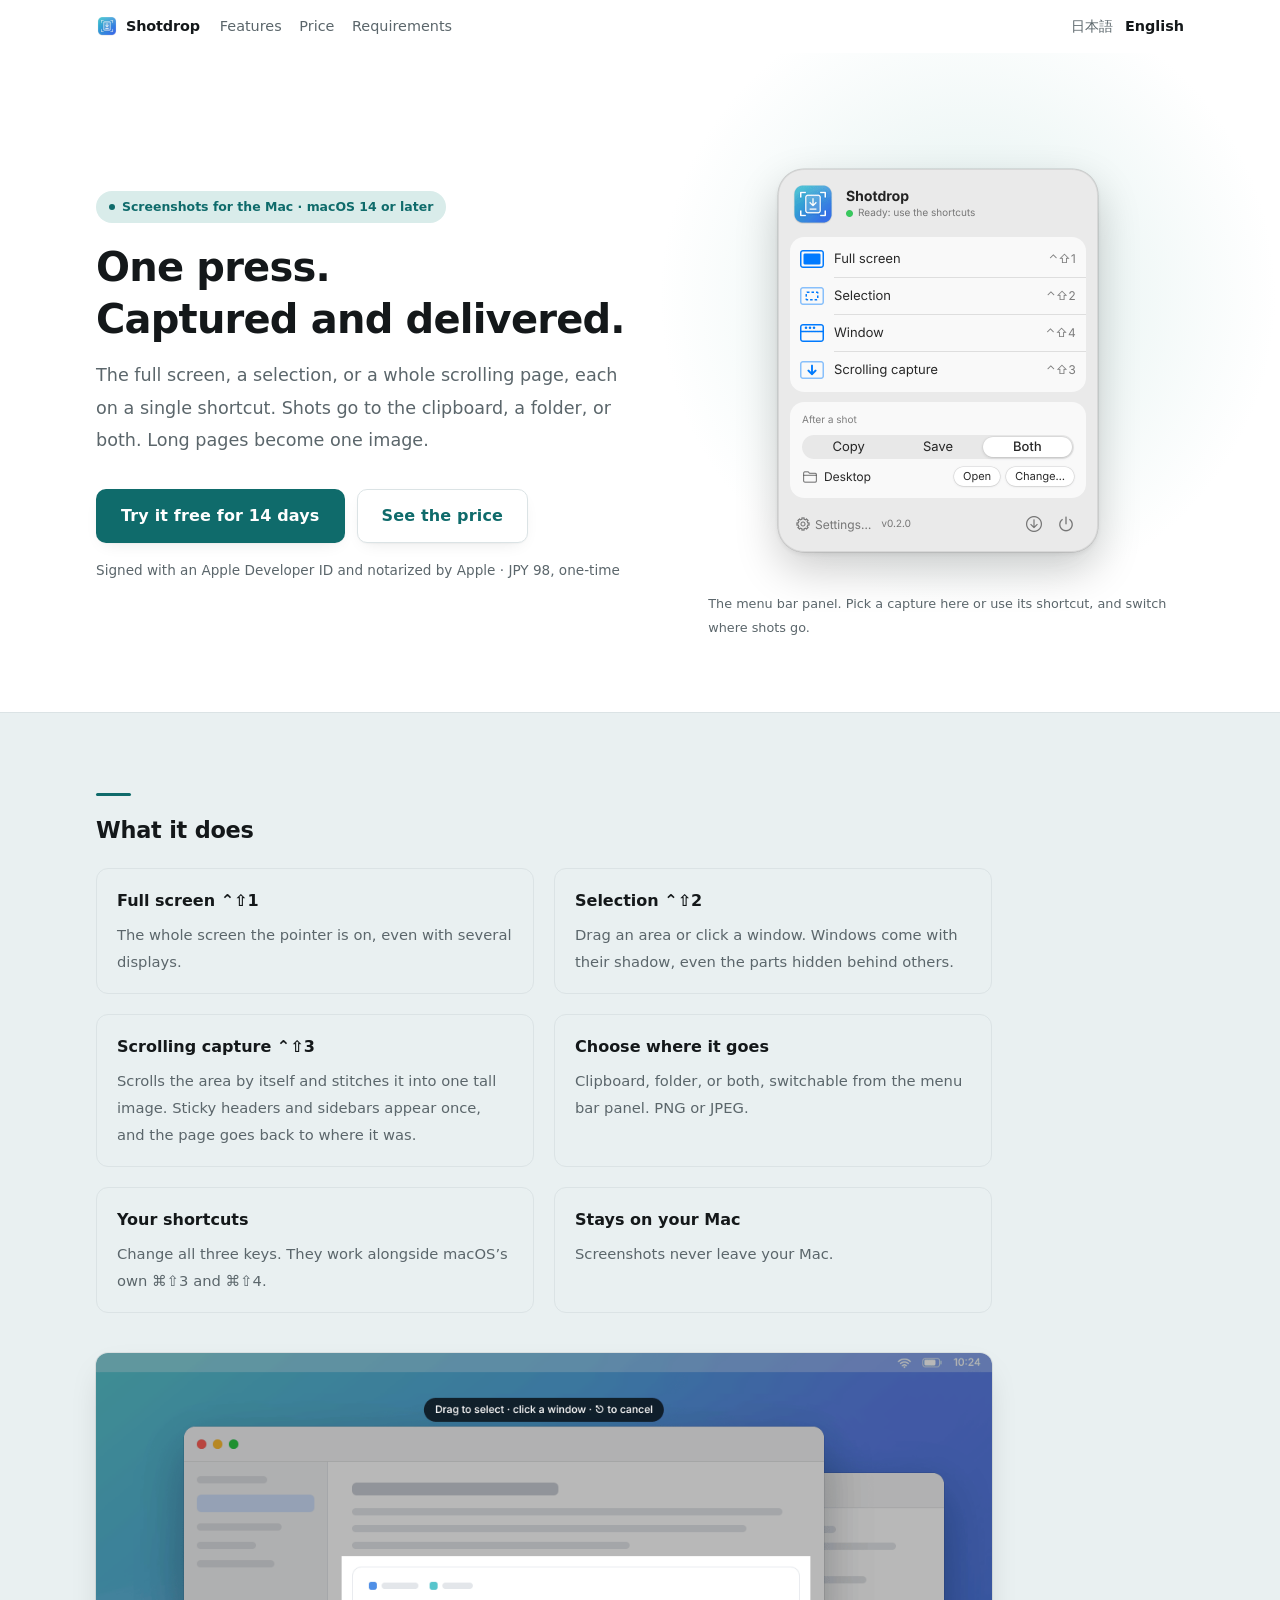
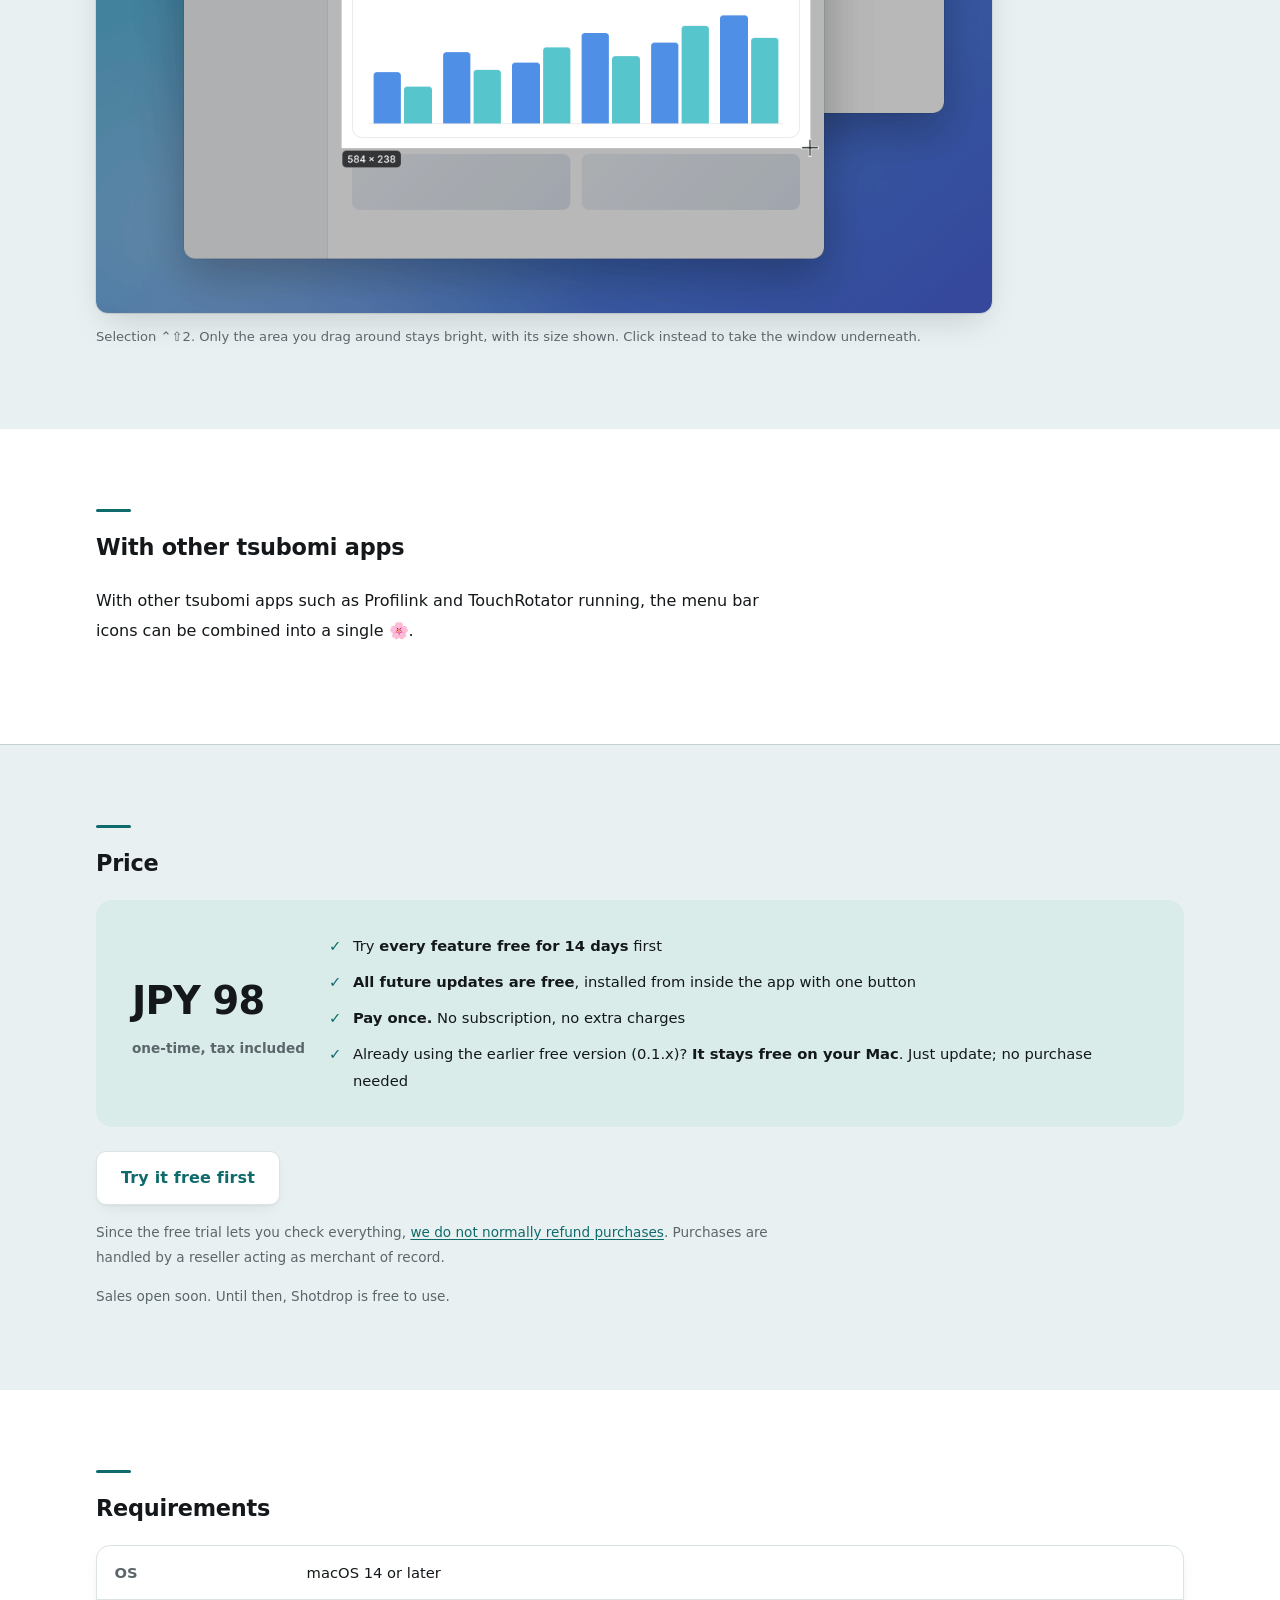
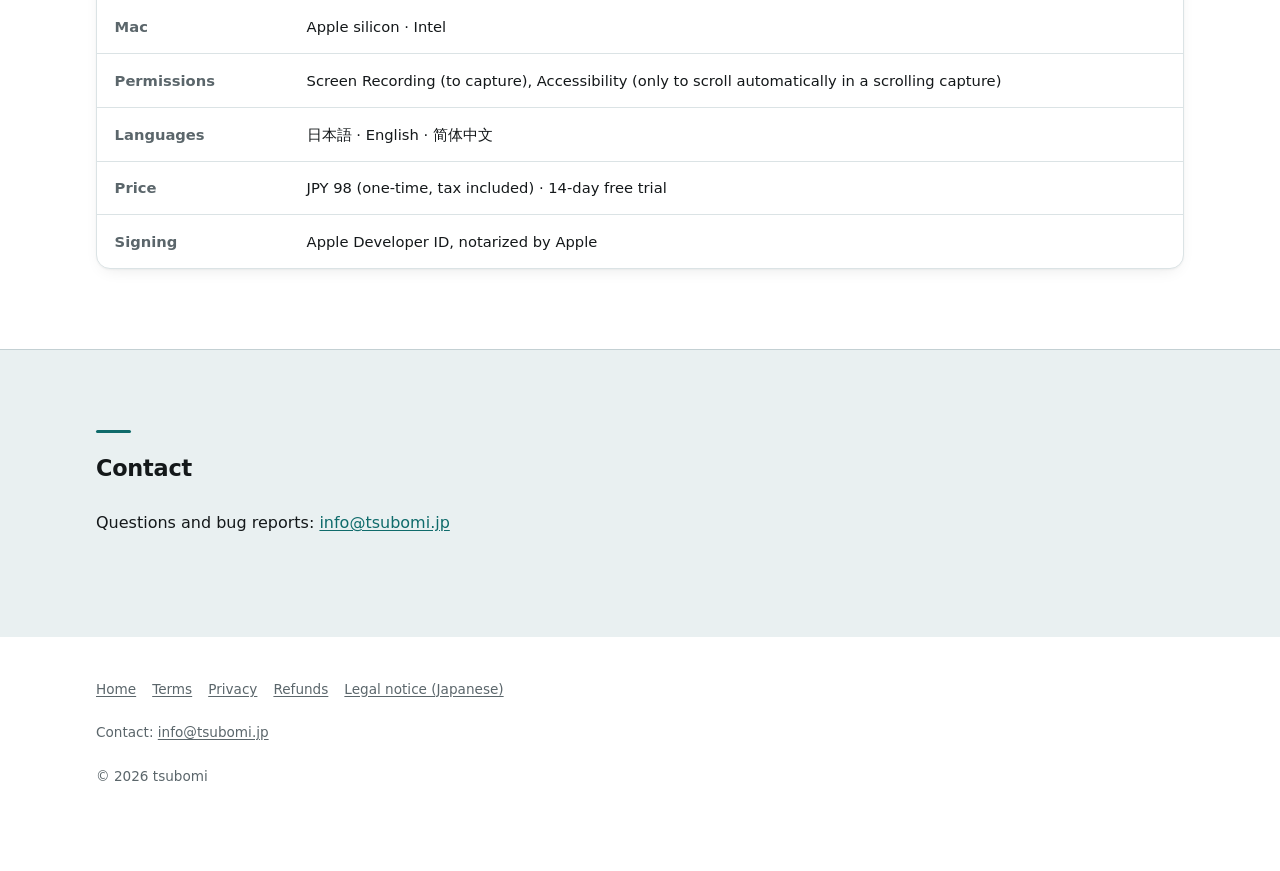
==== commit c0587a6a: "サイトを更新する" ====
--- a/docs/en/index.html
+++ b/docs/en/index.html
@@ -9,7 +9,10 @@
 <meta property="og:url" content="https://shotdrop.tsubomi.jp/en/">
 <meta property="og:title" content="Shotdrop — Screenshots for the Mac">
 <meta property="og:description" content="The full screen, a selection, or a whole scrolling page, each on a single shortcut. Shots go to the clipboard, a folder, or both. Long pages become one image.">
-<meta property="og:image" content="https://shotdrop.tsubomi.jp/appicon.png">
+<meta property="og:image" content="https://shotdrop.tsubomi.jp/en/og-image.png">
+<meta property="og:image:width" content="1200">
+<meta property="og:image:height" content="630">
+<meta name="twitter:card" content="summary_large_image">
 <link rel="alternate" hreflang="ja" href="https://shotdrop.tsubomi.jp/">
 <link rel="stylesheet" href="../style.css">
 <link rel="icon" href="../appicon.png">
@@ -33,7 +36,8 @@
     <p class="note">Signed with an Apple Developer ID and notarized by Apple &middot; JPY 98, one-time</p>
   </div>
   <figure class="shot-figure">
-    <img class="shot" src="../appicon.png" alt="Shotdrop" width="256" height="256">
+    <img class="shot panel-shot" src="panel.png" alt="The Shotdrop menu bar panel: the four ways to capture (Full screen, Selection, Window, Scrolling capture) with their shortcuts, and where shots go (Copy, Save or Both)" width="416" height="483">
+    <figcaption>The menu bar panel. Pick a capture here or use its shortcut, and switch where shots go.</figcaption>
   </figure>
 </div></div>
 
@@ -65,6 +69,10 @@
       <p>Screenshots never leave your Mac.</p>
     </div>
   </div>
+  <figure class="fig screen-shot reveal">
+    <img class="shot" src="selection.png" alt="Taking a selection: the screen is dimmed except for the chart dragged around, which has a white border and its size, 584 × 238. At the top, the hint reads “Drag to select · click a window · ⎋ to cancel”" width="1120" height="700" loading="lazy">
+    <figcaption>Selection ⌃⇧2. Only the area you drag around stays bright, with its size shown. Click instead to take the window underneath.</figcaption>
+  </figure>
 </div></section>
 
 <section><div class="wrap">
--- a/docs/style.css
+++ b/docs/style.css
@@ -189,6 +189,14 @@
    撮っているので、この上限までなら Retina の画面でもくっきり見える。 */
 img.shot.menu-panel { max-width: 380px; border-radius: 26px; box-shadow: 0 18px 50px rgba(0,0,0,.18), 0 0 0 1px rgba(0,0,0,.06); }
 .macwin.app { max-width: 440px; margin: 0 auto; }
+/* Shotdrop's panel picture carries its own shadow and transparent corners, so it gets
+   no frame here; 416px is its size in points (shadow included), drawn at 2x. */
+img.shot.panel-shot { max-width: 416px; }
+/* Pull the caption up over the empty shadow room at the bottom of the picture. */
+img.shot.panel-shot + figcaption { margin-top: -1.5rem; }
+/* The selection screen: a whole (made-up) screen under the features. */
+.fig.screen-shot { margin: 2.5rem 0 0; max-width: 56rem; }
+.fig.screen-shot img { border-radius: 12px; box-shadow: var(--shadow), 0 0 0 1px rgba(0,0,0,.06); }
 .shot-figure { margin: 0; display: grid; justify-items: center; }
 .shot-figure figcaption { max-width: 460px; margin-top: .9rem; font-size: .8rem; color: var(--muted); }
 @media (max-width: 60rem) { .shot-figure { margin-top: 1rem; } }
